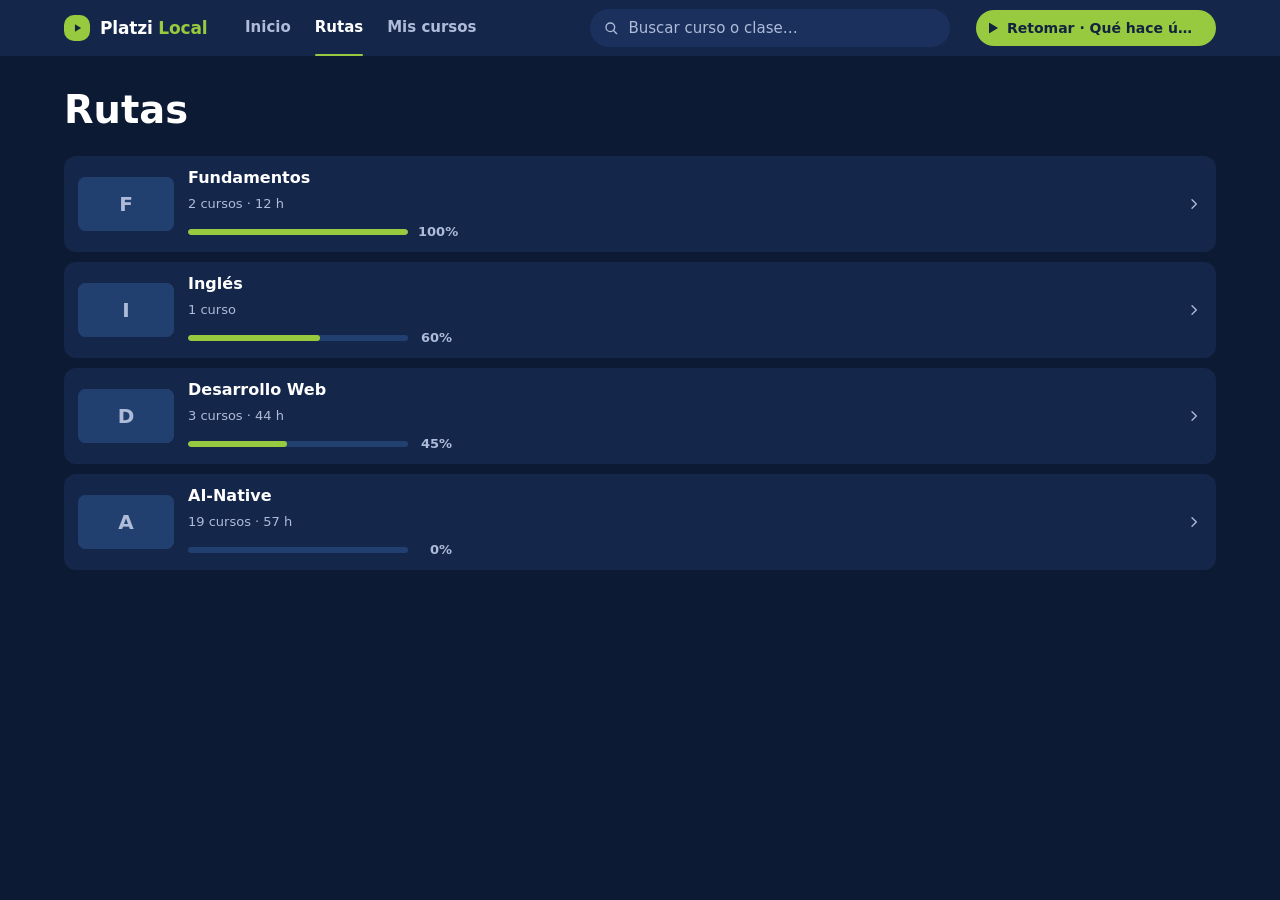
==== viewer/_test/index.html @ a51bb716 "Estructura inicial: visor offline de Platzi, scripts de descarga y estado de la cola" ====
<!DOCTYPE html>
<html lang="es">
<head>
<meta charset="utf-8">
<meta name="viewport" content="width=device-width, initial-scale=1">
<meta name="color-scheme" content="dark">
<title>Platzi Local</title>
<script>window.PROBE_MODE = "main";</script>
<link rel="icon" type="image/svg+xml" href="../assets/logo.svg">
<link rel="stylesheet" href="../styles.css">
</head>
<body>

<header id="topbar">
  <div class="topbar-inner">
    <a class="brand" href="#/" aria-label="Platzi Local">
      <span class="brand-mark" aria-hidden="true">
        <svg viewBox="0 0 24 24"><path d="M8.5 5.5v13l10.6-6.5z" fill="currentColor"/></svg>
      </span>
      <span class="brand-name">Platzi <span class="brand-local">Local</span></span>
    </a>

    <nav id="mainnav" aria-label="Principal">
      <a href="#/" data-nav="inicio" aria-current="page">Inicio</a>
      <a href="#/rutas" data-nav="rutas">Rutas</a>
      <a href="#/cursos" data-nav="cursos">Mis cursos</a>
    </nav>

    <div id="searchbox" role="search">
      <svg class="icon search-icon" aria-hidden="true"><use href="#ic-search"></use></svg>
      <input id="search-input" type="search" placeholder="Buscar curso o clase…" aria-label="Buscar curso o clase" autocomplete="off" spellcheck="false">
      <div id="search-results" hidden></div>
    </div>

    <button id="resume-chip" type="button" hidden></button>
  </div>
</header>

<div id="banner-file" hidden>
  <div class="banner-inner">
    <p>Estás abriendo el visor como archivo local. Para subtítulos y mejor experiencia ejecuta viewer\start.cmd.</p>
    <button class="btn-ghost" type="button" data-control="banner-dismiss">Entendido</button>
  </div>
</div>

<main id="app" tabindex="-1"></main>

<svg id="icons" style="display:none" aria-hidden="true">
  <symbol id="ic-play" viewBox="0 0 24 24"><path d="M8 5.2v13.6L19.4 12z" fill="currentColor"/></symbol>
  <symbol id="ic-check" viewBox="0 0 24 24" fill="none" stroke="currentColor" stroke-width="2" stroke-linecap="round" stroke-linejoin="round"><path d="m4.5 12.5 5 5L19.5 7"/></symbol>
  <symbol id="ic-chevron" viewBox="0 0 24 24" fill="none" stroke="currentColor" stroke-width="2" stroke-linecap="round" stroke-linejoin="round"><path d="m9 5.5 6.5 6.5L9 18.5"/></symbol>
  <symbol id="ic-search" viewBox="0 0 24 24" fill="none" stroke="currentColor" stroke-width="2" stroke-linecap="round" stroke-linejoin="round"><circle cx="11" cy="11" r="6.5"/><path d="m20.5 20.5-5.1-5.1"/></symbol>
  <symbol id="ic-queue" viewBox="0 0 24 24" fill="none" stroke="currentColor" stroke-width="2" stroke-linecap="round" stroke-linejoin="round"><path d="M12 4.5v9.5"/><path d="m8 10.5 4 4 4-4"/><path d="M5 19.5h14"/></symbol>
  <symbol id="ic-diploma" viewBox="0 0 24 24" fill="none" stroke="currentColor" stroke-width="2" stroke-linecap="round" stroke-linejoin="round"><circle cx="12" cy="9.5" r="5.5"/><path d="M9 14.2 7.5 21l4.5-2.6L16.5 21 15 14.2"/></symbol>
  <symbol id="ic-back" viewBox="0 0 24 24" fill="none" stroke="currentColor" stroke-width="2" stroke-linecap="round" stroke-linejoin="round"><path d="M20 12H5"/><path d="m11.5 5.5-6.5 6.5 6.5 6.5"/></symbol>
</svg>

<div id="templates" hidden>

  <template id="tpl-home">
    <section class="view view-home">
      <h1 class="sr-only">Inicio</h1>
      <div class="home-top">
        <section class="resume-hero">
          <h2 class="resume-heading">Continuar viendo</h2>
          <p class="resume-title" data-slot="resume-title"></p>
          <p class="resume-meta" data-slot="resume-meta"></p>
          <a class="btn resume-cta" data-slot="resume-link" href="#/">
            <svg class="icon" aria-hidden="true"><use href="#ic-play"></use></svg>
            <span>Continuar</span>
          </a>
        </section>
        <aside class="home-routes">
          <div class="section-head">
            <h2>Rutas activas</h2>
            <a class="section-link" data-slot="all-routes" href="#/rutas">Ver todas las rutas</a>
          </div>
          <div class="route-list" data-list="routes"></div>
        </aside>
      </div>
      <div class="empty-state resume-empty" data-slot="resume-empty" hidden>
        <p>Elige una ruta para empezar</p>
        <a class="btn" href="#/rutas">Explorar rutas</a>
      </div>
      <section class="home-courses">
        <div class="section-head">
          <h2>Tus cursos</h2>
          <a class="section-link" data-slot="all-courses" href="#/cursos">Ver todos los cursos</a>
        </div>
        <div class="course-grid" data-list="courses"></div>
      </section>
    </section>
  </template>

  <template id="tpl-rutas">
    <section class="view view-rutas">
      <h1>Rutas</h1>
      <div class="route-list" data-list="routes"></div>
      <div class="empty-state" data-slot="empty" hidden></div>
    </section>
  </template>

  <template id="tpl-ruta">
    <section class="view view-ruta">
      <div class="ruta-hero">
        <div class="ruta-hero-text">
          <a class="back-link" href="#/rutas">
            <svg class="icon" aria-hidden="true"><use href="#ic-back"></use></svg>
            <span>Rutas</span>
          </a>
          <h1 data-slot="title"></h1>
          <p class="ruta-meta" data-slot="meta"></p>
          <div class="ruta-progress">
            <div class="progressbar" aria-hidden="true"><span class="progressbar-fill" data-slot="bar"></span></div>
            <span class="pct" data-slot="pct"></span>
          </div>
          <a class="btn" data-slot="continue" href="#/">
            <svg class="icon" aria-hidden="true"><use href="#ic-play"></use></svg>
            <span>Continuar</span>
          </a>
        </div>
        <div class="ruta-cover">
          <span class="cover-fallback" data-slot="cover-fallback" aria-hidden="true"></span>
          <img data-slot="cover" alt="">
        </div>
      </div>
      <div class="course-grid" data-list="courses"></div>
      <div class="empty-state" data-slot="empty" hidden></div>
    </section>
  </template>

  <template id="tpl-cursos">
    <section class="view view-cursos">
      <div class="cursos-head">
        <h1>Mis cursos</h1>
        <p class="cursos-count" data-slot="count"></p>
      </div>
      <div class="filters" data-filters role="group" aria-label="Filtrar cursos">
        <button class="filter" type="button" data-filter="all" aria-pressed="true">Todos</button>
        <button class="filter" type="button" data-filter="progress" aria-pressed="false">En curso</button>
        <button class="filter" type="button" data-filter="cert" aria-pressed="false">Aprobado</button>
        <button class="filter" type="button" data-filter="downloaded" aria-pressed="false">Descargado</button>
        <button class="filter" type="button" data-filter="queued" aria-pressed="false">En cola</button>
        <button class="filter" type="button" data-filter="missing" aria-pressed="false">Sin descargar</button>
      </div>
      <div class="course-grid" data-list="courses"></div>
      <div class="empty-state" data-slot="empty" hidden>Todavía no hay cursos en el catálogo</div>
    </section>
  </template>

  <template id="tpl-curso">
    <section class="view view-curso">
      <div class="curso-hero">
        <div class="curso-hero-text">
          <a class="back-link" href="#/cursos">
            <svg class="icon" aria-hidden="true"><use href="#ic-back"></use></svg>
            <span>Mis cursos</span>
          </a>
          <h1 data-slot="title"></h1>
          <div class="chip-row" data-slot="chips"></div>
          <div class="curso-progress">
            <div class="progressbar" aria-hidden="true"><span class="progressbar-fill" data-slot="bar"></span></div>
            <span class="curso-progress-text" data-slot="progress-text"></span>
          </div>
          <div class="curso-actions">
            <a class="btn" data-slot="continue" href="#/">
              <svg class="icon" aria-hidden="true"><use href="#ic-play"></use></svg>
              <span data-slot="continue-label">Continuar</span>
            </a>
            <a class="diploma-link" data-slot="diploma" href="#" target="_blank" rel="noopener" hidden>
              <svg class="icon" aria-hidden="true"><use href="#ic-diploma"></use></svg>
              <span>Ver diploma</span>
            </a>
          </div>
          <p class="curso-platzi" data-slot="platzi"></p>
        </div>
        <div class="curso-cover">
          <span class="cover-fallback" data-slot="cover-fallback" aria-hidden="true"></span>
          <img data-slot="cover" alt="">
        </div>
      </div>
      <div class="modules" data-list="modules"></div>
      <div class="empty-state" data-slot="empty" hidden>
        <p>Este curso aún no se ha descargado</p>
      </div>
    </section>
  </template>

  <template id="tpl-module">
    <details class="module">
      <summary class="module-summary">
        <svg class="icon module-chev" aria-hidden="true"><use href="#ic-chevron"></use></svg>
        <span class="module-name" data-slot="name"></span>
        <span class="module-count" data-slot="count"></span>
      </summary>
      <ul class="class-list" data-list="classes"></ul>
    </details>
  </template>

  <template id="tpl-aula">
    <section class="view view-aula">
      <div class="aula-layout">
        <div class="aula-main">
          <video id="player" controls playsinline preload="metadata"></video>
          <p class="video-error" data-slot="error" hidden>No se pudo cargar el video. Revisa que el archivo exista en Courses/.</p>
          <div class="aula-info">
            <h1 class="aula-title" data-slot="class-title"></h1>
            <p class="aula-meta"><span data-slot="module-name"></span></p>
          </div>
          <div class="aula-controls">
            <div class="aula-nav">
              <button class="btn-ghost" type="button" data-control="prev">
                <svg class="icon" aria-hidden="true"><use href="#ic-back"></use></svg>
                <span>Anterior</span>
              </button>
              <button class="btn-ghost" type="button" data-control="next">
                <span>Siguiente</span>
                <svg class="icon icon-flip" aria-hidden="true"><use href="#ic-back"></use></svg>
              </button>
            </div>
            <button class="btn-ghost" type="button" data-control="mark">
              <svg class="icon" aria-hidden="true"><use href="#ic-check"></use></svg>
              <span data-slot="mark-label">Marcar como visto</span>
            </button>
            <label class="field">
              <span>Velocidad</span>
              <select data-control="speed">
                <option value="0.75">0.75x</option>
                <option value="1" selected>1x</option>
                <option value="1.25">1.25x</option>
                <option value="1.5">1.5x</option>
                <option value="1.75">1.75x</option>
                <option value="2">2x</option>
              </select>
            </label>
            <label class="field">
              <span>Subtítulos</span>
              <select data-control="captions">
                <option value="off" selected>Desactivados</option>
                <option value="es">Español</option>
                <option value="en">English</option>
                <option value="pt">Português</option>
              </select>
            </label>
            <label class="check-field">
              <input type="checkbox" data-control="autoplay" checked>
              <span>Autoplay siguiente</span>
            </label>
          </div>
        </div>
        <aside class="aula-side" aria-label="Clases del curso">
          <div class="aula-side-head">
            <a class="aula-course-link" data-slot="course-link" href="#/cursos"></a>
            <p class="aula-side-progress" data-slot="progress-text"></p>
          </div>
          <ul class="playlist" data-list="classes"></ul>
        </aside>
      </div>
    </section>
  </template>

  <template id="tpl-buscar">
    <section class="view view-buscar">
      <h1 class="sr-only">Buscar</h1>
      <p class="search-q">«<span data-slot="q"></span>»</p>
      <div class="empty-state" data-slot="empty" hidden></div>
      <section class="search-section">
        <h2>Cursos</h2>
        <div class="course-grid" data-list="courses"></div>
      </section>
      <section class="search-section">
        <h2>Clases</h2>
        <ul class="result-list" data-list="classes"></ul>
      </section>
    </section>
  </template>

  <template id="tpl-course-card">
    <article class="course-card">
      <a class="course-card-link" data-slot="link" href="#/">
        <span class="course-card-media">
          <span class="cover-fallback" data-slot="cover-fallback" aria-hidden="true"></span>
          <img data-slot="cover" alt="" loading="lazy">
        </span>
        <span class="course-card-title" data-slot="title"></span>
      </a>
      <p class="course-card-meta" data-slot="meta"></p>
      <p class="chip-row course-card-status" data-slot="status"></p>
      <div class="progressbar course-card-bar" data-slot="progress" aria-hidden="true"><span class="progressbar-fill" data-slot="bar"></span></div>
    </article>
  </template>

  <template id="tpl-route-card">
    <a class="route-card" href="#/">
      <span class="route-card-media">
        <span class="cover-fallback" data-slot="cover-fallback" aria-hidden="true"></span>
        <img data-slot="cover" alt="" loading="lazy">
      </span>
      <span class="route-card-body">
        <span class="route-card-title" data-slot="title"></span>
        <span class="route-card-meta" data-slot="meta"></span>
        <span class="route-progress">
          <span class="progressbar route-bar" aria-hidden="true"><span class="progressbar-fill" data-slot="bar"></span></span>
          <span class="pct" data-slot="pct"></span>
        </span>
      </span>
      <svg class="icon route-chev" aria-hidden="true"><use href="#ic-chevron"></use></svg>
    </a>
  </template>

  <template id="tpl-class-row">
    <li class="class-row">
      <a class="class-link" data-slot="link" href="#/">
        <span class="class-icon" aria-hidden="true">
          <svg class="icon" data-slot="icon"><use href="#ic-play"></use></svg>
        </span>
        <span class="class-title" data-slot="title"></span>
        <span class="class-time" data-slot="time"></span>
      </a>
      <span class="progressbar class-bar" aria-hidden="true"><span class="progressbar-fill" data-slot="bar"></span></span>
    </li>
  </template>

  <template id="tpl-result-class">
    <li class="result-class">
      <a class="result-link" data-slot="link" href="#/">
        <span class="result-title" data-slot="title"></span>
        <span class="result-course" data-slot="course"></span>
        <span class="result-time" data-slot="time"></span>
      </a>
    </li>
  </template>

</div>

<script src="data.js" defer></script>
<script src="seed.js" defer></script>
<script src="../app.js" defer></script>
<script src="probe.js" defer></script>
</body>
</html>
---- viewer/styles.css ----
/* ============================================================
   Platzi Local · styles.css
   Sistema visual del visor offline. Tokens de SPEC §6.1.
   ============================================================ */

:root {
  --bg: #0d1a33;
  --surface: #14264a;
  --surface-2: #1b305c;
  --surface-3: #22406f;
  --ink: #ffffff;
  --ink-2: #aebbd9;
  --accent: #98ca3f;
  --accent-2: #7fb32e;
  --accent-ink: #12233f;
  --gold: #ffce00;
  --danger: #ff6b6b;
  --focus: #98ca3f;
  --radius: 12px;
  --radius-sm: 10px;
  --maxw: 1200px;
  color-scheme: dark;
}

*,
*::before,
*::after { box-sizing: border-box; }

[hidden] { display: none !important; }

html {
  color-scheme: dark;
  scrollbar-color: var(--surface-3) transparent;
}

body {
  margin: 0;
  background: var(--bg);
  color: var(--ink);
  font-family: "Segoe UI", system-ui, -apple-system, Roboto, Arial, sans-serif;
  font-size: 1rem;
  line-height: 1.55;
  -webkit-text-size-adjust: 100%;
}

h1, h2, h3 { margin: 0; line-height: 1.2; }
p { margin: 0; }
ul, ol { list-style: none; margin: 0; padding: 0; }
img { display: block; max-width: 100%; }
a { color: inherit; text-decoration: none; }
button { font: inherit; color: inherit; background: none; border: 0; padding: 0; cursor: pointer; }
input, select, textarea { font: inherit; color: inherit; }
svg { display: block; }

.icon { width: 18px; height: 18px; flex: none; }
.icon-flip { transform: scaleX(-1); }

.sr-only {
  position: absolute;
  width: 1px;
  height: 1px;
  padding: 0;
  margin: -1px;
  overflow: hidden;
  clip: rect(0 0 0 0);
  clip-path: inset(50%);
  white-space: nowrap;
}

/* Superficies del navegador */

::selection { background: var(--accent); color: var(--accent-ink); }

:focus-visible { outline: 2px solid var(--focus); outline-offset: 2px; }
#app:focus { outline: none; }

::-webkit-scrollbar { width: 12px; height: 12px; }
::-webkit-scrollbar-track { background: transparent; }
::-webkit-scrollbar-thumb {
  background: var(--surface-3);
  border: 3px solid transparent;
  border-radius: 999px;
  background-clip: padding-box;
}

/* ============================================================
   Botones
   ============================================================ */

.btn {
  display: inline-flex;
  align-items: center;
  justify-content: center;
  gap: 8px;
  height: 44px;
  padding: 0 20px;
  border-radius: var(--radius-sm);
  background: var(--accent);
  color: var(--accent-ink);
  font-weight: 700;
  font-size: .9375rem;
  cursor: pointer;
  transition: background .15s ease-out, transform .15s ease-out;
}

.btn:hover { background: var(--accent-2); transform: translateY(-1px); }
.btn:active { transform: translateY(0); }

.btn[disabled],
.btn[aria-disabled="true"] {
  opacity: .45;
  cursor: not-allowed;
  transform: none;
  pointer-events: none;
}

.btn-ghost {
  display: inline-flex;
  align-items: center;
  justify-content: center;
  gap: 8px;
  height: 40px;
  padding: 0 14px;
  border-radius: var(--radius-sm);
  color: var(--ink);
  font-weight: 600;
  font-size: .9375rem;
  transition: background .15s ease-out, transform .15s ease-out;
}

.btn-ghost:hover { background: var(--surface-2); transform: translateY(-1px); }
.btn-ghost:active { transform: translateY(0); }

.btn-ghost[disabled],
.btn-ghost[aria-disabled="true"] {
  opacity: .45;
  cursor: not-allowed;
  transform: none;
}

/* ============================================================
   Barras de progreso · la firma: el ancho anima al aparecer
   ============================================================ */

.progressbar {
  height: 6px;
  background: var(--surface-3);
  border-radius: 999px;
  overflow: hidden;
}

.progressbar-fill {
  display: block;
  width: 0;
  height: 100%;
  border-radius: inherit;
  background: var(--accent);
  animation: bar-grow 300ms cubic-bezier(.2, .7, .25, 1);
  transition: width 300ms cubic-bezier(.2, .7, .25, 1);
}

@keyframes bar-grow { from { width: 0; } }

/* ============================================================
   Chips
   ============================================================ */

.chip-row { display: flex; flex-wrap: wrap; gap: 6px; }
.chip-row:empty { display: none; }

.chip {
  display: inline-flex;
  align-items: center;
  height: 24px;
  padding: 0 10px;
  border-radius: 999px;
  background: var(--surface-2);
  color: var(--ink-2);
  font-size: .8125rem;
  font-weight: 600;
  white-space: nowrap;
}

.chip-cert { background: var(--gold); color: #3a2f00; }
.chip-progress { background: var(--surface-3); color: var(--accent); }

.chip-queued,
.chip-downloaded,
.chip-missing { background: var(--surface-2); color: var(--ink-2); }

/* ============================================================
   Topbar
   ============================================================ */

#topbar { background: var(--surface); }

.topbar-inner {
  display: flex;
  align-items: center;
  gap: clamp(12px, 2vw, 28px);
  height: 56px;
  max-width: var(--maxw);
  margin: 0 auto;
  padding: 0 clamp(16px, 3vw, 24px);
}

.brand { display: inline-flex; align-items: center; gap: 10px; flex: none; }

.brand-mark {
  display: grid;
  place-items: center;
  width: 26px;
  height: 26px;
  border-radius: var(--radius-sm);
  background: var(--accent);
  color: var(--accent-ink);
}

.brand-mark svg { width: 14px; height: 14px; }

.brand-name { font-weight: 700; font-size: 1.0625rem; letter-spacing: -.01em; }
.brand-local { color: var(--accent); }

#mainnav { display: flex; align-items: stretch; height: 56px; }

#mainnav a {
  position: relative;
  display: inline-flex;
  align-items: center;
  padding: 0 12px;
  color: var(--ink-2);
  font-weight: 600;
  font-size: .9375rem;
  transition: color .15s ease-out;
}

#mainnav a:hover { color: var(--ink); }

#mainnav a::after {
  content: "";
  position: absolute;
  left: 12px;
  right: 12px;
  bottom: 0;
  height: 2px;
  border-radius: 2px;
  background: var(--accent);
  opacity: 0;
  transform: scaleX(.5);
  transition: opacity .15s ease-out, transform .15s ease-out;
}

#mainnav a[aria-current="page"] { color: var(--ink); }
#mainnav a[aria-current="page"]::after { opacity: 1; transform: none; }

/* Buscador */

#searchbox { position: relative; margin-left: auto; width: clamp(200px, 30vw, 360px); flex: none; }

.search-icon {
  position: absolute;
  left: 13px;
  top: 50%;
  width: 16px;
  height: 16px;
  transform: translateY(-50%);
  color: var(--ink-2);
  pointer-events: none;
}

#search-input {
  width: 100%;
  height: 38px;
  padding: 0 16px 0 38px;
  border: 0;
  border-radius: 999px;
  background: var(--surface-2);
  color: var(--ink);
  font-size: .9375rem;
  transition: background .15s ease-out;
}

#search-input::placeholder { color: var(--ink-2); }
#search-input:focus { background: var(--surface-3); }

#search-results {
  position: absolute;
  top: calc(100% + 8px);
  left: 0;
  right: 0;
  z-index: 60;
  min-width: 100%;
  max-height: 60svh;
  overflow-y: auto;
  padding: 6px;
  border-radius: var(--radius);
  background: var(--surface);
  /* Única sombra del sistema: el dropdown flota de verdad (SPEC §6.1). */
  box-shadow: 0 14px 34px rgba(4, 10, 24, .55); /* taste-skill-ignore: unica sombra del sistema; el dropdown flota de verdad (SPEC 6.1) */
}

#search-results ul { padding: 0; }

#search-results li { list-style: none; }

#search-results a,
#search-results button {
  display: block;
  width: 100%;
  padding: 10px 12px;
  border-radius: 8px;
  color: var(--ink);
  text-align: left;
}

#search-results .result-link {
  display: flex;
  padding: 10px 12px;
  background: transparent;
  border-radius: 8px;
}

#search-results a:hover,
#search-results button:hover,
#search-results [data-active],
#search-results [aria-selected="true"] { background: var(--surface-2); }

/* Chip de continuidad. El triángulo va en CSS para sobrevivir si la lógica
   reescribe el texto del botón (único hook congelado: #resume-chip). */

#resume-chip {
  position: relative;
  display: inline-block;
  flex: none;
  height: 36px;
  max-width: 240px;
  padding: 0 15px 0 31px;
  overflow: hidden;
  border-radius: 999px;
  background: var(--accent);
  color: var(--accent-ink);
  font-size: .875rem;
  font-weight: 700;
  line-height: 36px;
  white-space: nowrap;
  text-overflow: ellipsis;
  transition: background .15s ease-out;
}

#resume-chip::before {
  content: "";
  position: absolute;
  left: 13px;
  top: 50%;
  width: 9px;
  height: 11px;
  transform: translateY(-50%);
  background: currentColor;
  clip-path: polygon(0 0, 100% 50%, 0 100%);
}

#resume-chip:hover { background: var(--accent-2); }

/* ============================================================
   Banner de archivo local
   ============================================================ */

#banner-file { background: var(--surface-2); }

.banner-inner {
  display: flex;
  align-items: center;
  justify-content: center;
  flex-wrap: wrap;
  gap: 14px;
  max-width: var(--maxw);
  margin: 0 auto;
  padding: 12px clamp(16px, 3vw, 24px);
}

.banner-inner p { font-size: .9375rem; }

#banner-file .btn-ghost { height: 34px; padding: 0 12px; font-size: .875rem; }
#banner-file .btn-ghost:hover { background: var(--surface-3); }

/* ============================================================
   Estructura de vistas
   ============================================================ */

main#app { display: block; }

.view {
  max-width: var(--maxw);
  margin: 0 auto;
  padding: clamp(20px, 3vw, 32px) clamp(16px, 3vw, 24px) 72px;
  animation: view-in 160ms ease-out;
}

@keyframes view-in { from { opacity: 0; transform: translateY(4px); } }

.view > h1,
.cursos-head h1,
.ruta-hero h1,
.curso-hero h1 {
  font-size: clamp(1.75rem, 3vw, 2.5rem);
  font-weight: 700;
  line-height: 1.15;
}

.view > h1 { margin-bottom: 24px; }

.view-home,
.view-rutas,
.view-ruta,
.view-cursos,
.view-curso,
.view-aula,
.view-buscar { display: block; }

.ruta-hero-text,
.curso-hero-text { min-width: 0; }

.section-head {
  display: flex;
  align-items: baseline;
  justify-content: space-between;
  gap: 16px;
  margin-bottom: 14px;
}

.section-head h2 { font-size: 1.375rem; font-weight: 700; }

.section-link {
  color: var(--accent);
  font-size: .9375rem;
  font-weight: 600;
  white-space: nowrap;
}

.section-link:hover { text-decoration: underline; text-underline-offset: 3px; }

.empty-state {
  display: flex;
  flex-direction: column;
  align-items: center;
  justify-content: center;
  gap: 16px;
  padding: 36px 28px;
  border-radius: var(--radius);
  background: var(--surface);
  color: var(--ink);
  font-weight: 600;
  text-align: center;
}

/* ============================================================
   Inicio
   ============================================================ */

.home-top {
  display: grid;
  grid-template-columns: minmax(0, 1fr) 380px;
  gap: 24px;
  align-items: start;
}

.resume-hero {
  padding: clamp(24px, 4vw, 40px);
  border-radius: var(--radius);
  background: var(--surface);
}

.resume-heading { font-size: 1.125rem; font-weight: 700; }

.resume-title {
  margin-top: 14px;
  font-size: clamp(1.75rem, 3vw, 2.5rem);
  font-weight: 700;
  line-height: 1.15;
  overflow-wrap: break-word;
}

.resume-meta { margin-top: 10px; color: var(--ink-2); font-size: .9375rem; }
.resume-cta { margin-top: 24px; }
.resume-empty {
  margin-top: 24px;
  align-items: flex-start;
  padding: 0;
  background: transparent;
  text-align: left;
}
.resume-empty p {
  font-size: clamp(1.5rem, 2.6vw, 2rem);
  font-weight: 700;
  line-height: 1.2;
}

.home-routes { min-width: 0; }

.home-courses { margin-top: 44px; }

.route-list { display: grid; gap: 10px; }

/* ============================================================
   Tarjeta de ruta (fila)
   ============================================================ */

.route-card {
  display: flex;
  align-items: center;
  gap: 14px;
  padding: 10px 14px;
  border-radius: var(--radius);
  background: var(--surface);
  color: var(--ink);
  transition: background .15s ease-out, transform .15s ease-out;
}

.route-card:hover { background: var(--surface-2); transform: translateY(-1px); }
.route-card:active { transform: translateY(0); }

.route-card-media {
  position: relative;
  flex: none;
  width: 96px;
  aspect-ratio: 16 / 9;
  border-radius: 8px;
  overflow: hidden;
  background: var(--surface-3);
}

.route-card-media img,
.ruta-cover img,
.curso-cover img,
.course-card-media img {
  position: absolute;
  inset: 0;
  width: 100%;
  height: 100%;
  object-fit: cover;
}

.route-card-media .cover-fallback { font-size: 1.25rem; }

.route-card-body { flex: 1; min-width: 0; display: block; }

.route-card-title {
  display: block;
  font-weight: 600;
  overflow: hidden;
  text-overflow: ellipsis;
  white-space: nowrap;
}

.route-card-meta { display: block; margin-top: 3px; color: var(--ink-2); font-size: .8125rem; }

.route-progress { display: flex; align-items: center; gap: 10px; margin-top: 8px; }
.route-bar { flex: 1; max-width: 220px; }

.pct {
  min-width: 34px;
  color: var(--ink-2);
  font-size: .8125rem;
  font-weight: 600;
  font-variant-numeric: tabular-nums;
  text-align: right;
}

.route-chev { width: 16px; height: 16px; color: var(--ink-2); }

.cover-fallback {
  position: absolute;
  inset: 0;
  display: grid;
  place-items: center;
  background: var(--surface-3);
  color: var(--ink-2);
  font-size: 2rem;
  font-weight: 700;
  line-height: 1;
}

/* ============================================================
   Cabeceras de ruta y curso
   ============================================================ */

.ruta-hero,
.curso-hero {
  display: grid;
  grid-template-columns: minmax(0, 1fr) 380px;
  gap: clamp(24px, 3vw, 40px);
  align-items: center;
  padding: clamp(24px, 4vw, 40px);
  border-radius: var(--radius);
  background: var(--surface);
}

.ruta-cover,
.curso-cover {
  position: relative;
  width: 100%;
  aspect-ratio: 16 / 9;
  border-radius: var(--radius-sm);
  overflow: hidden;
  background: var(--surface-3);
}

.ruta-cover .cover-fallback,
.curso-cover .cover-fallback { font-size: 4rem; }

.back-link {
  display: inline-flex;
  align-items: center;
  gap: 6px;
  margin-bottom: 14px;
  color: var(--ink-2);
  font-size: .875rem;
  font-weight: 600;
  transition: color .15s ease-out;
}

.back-link .icon { width: 16px; height: 16px; }
.back-link:hover { color: var(--ink); }

.ruta-meta { margin-top: 12px; color: var(--ink-2); font-size: .9375rem; }

.ruta-progress,
.curso-progress {
  display: flex;
  align-items: center;
  gap: 12px;
  margin-top: 18px;
  max-width: 420px;
}

.ruta-progress .progressbar,
.curso-progress .progressbar { flex: 1; }

.ruta-hero .btn,
.curso-actions { margin-top: 22px; }

.view-ruta .course-grid { margin-top: 32px; }

/* ============================================================
   Vista de curso
   ============================================================ */

.curso-hero h1 { overflow-wrap: break-word; }
.curso-hero .chip-row { margin-top: 14px; }

.curso-progress-text,
.curso-platzi {
  color: var(--ink-2);
  font-size: .875rem;
  font-variant-numeric: tabular-nums;
}

.curso-platzi { margin-top: 14px; }

.curso-actions {
  display: flex;
  align-items: center;
  flex-wrap: wrap;
  gap: 16px;
}

.diploma-link {
  display: inline-flex;
  align-items: center;
  gap: 6px;
  color: var(--gold);
  font-size: .9375rem;
  font-weight: 600;
}

.diploma-link:hover { text-decoration: underline; text-underline-offset: 3px; }

.modules {
  display: grid;
  gap: 12px;
  max-width: 860px;
  margin: 32px auto 0;
}

.module {
  border-radius: var(--radius);
  background: var(--surface);
  overflow: hidden;
}

.module-summary {
  display: flex;
  align-items: center;
  gap: 12px;
  padding: 15px 18px;
  cursor: pointer;
  font-weight: 600;
  transition: background .15s ease-out;
}

.module-summary::-webkit-details-marker { display: none; }
.module-summary:hover { background: var(--surface-2); }

.module-chev {
  width: 16px;
  height: 16px;
  color: var(--ink-2);
  transition: transform .18s ease-out;
}

.module[open] .module-chev { transform: rotate(90deg); }

.module-name { flex: 1; min-width: 0; overflow: hidden; text-overflow: ellipsis; white-space: nowrap; }
.module-count { color: var(--ink-2); font-size: .875rem; font-weight: 600; font-variant-numeric: tabular-nums; }

.class-list { padding: 0 10px 10px; }

/* ============================================================
   Fila de clase (módulos y playlist del aula)
   ============================================================ */

.class-row { position: relative; }

.class-link {
  display: flex;
  align-items: center;
  gap: 12px;
  padding: 9px 12px;
  border-radius: var(--radius-sm);
  color: var(--ink);
  transition: background .15s ease-out;
}

.class-link:hover { background: var(--surface-2); }

.class-icon {
  display: grid;
  place-items: center;
  width: 30px;
  height: 30px;
  flex: none;
  border-radius: 999px;
  background: var(--surface-3);
  color: var(--ink-2);
}

.class-icon .icon { width: 15px; height: 15px; }

.class-title {
  flex: 1;
  min-width: 0;
  overflow: hidden;
  text-overflow: ellipsis;
  white-space: nowrap;
  font-size: .9375rem;
}

.class-time {
  color: var(--ink-2);
  font-size: .8125rem;
  font-variant-numeric: tabular-nums;
  white-space: nowrap;
}

.class-row[data-done="true"] .class-icon { color: var(--accent); }
.class-row[data-done="true"] .class-title { color: var(--ink-2); }

.class-row[data-current="true"] .class-link { background: var(--surface-2); }
.class-row[data-current="true"] .class-icon { background: var(--accent); color: var(--accent-ink); }
.class-row[data-current="true"] .class-title { color: var(--ink); font-weight: 600; }

.class-bar {
  display: block;
  height: 3px;
  margin: 0 12px 6px 54px;
}

/* ============================================================
   Catálogo de cursos
   ============================================================ */

.cursos-head {
  display: flex;
  align-items: baseline;
  gap: 14px;
  margin-bottom: 18px;
}

.cursos-count {
  color: var(--ink-2);
  font-size: .9375rem;
  font-variant-numeric: tabular-nums;
}

.filters { display: flex; flex-wrap: wrap; gap: 8px; margin-bottom: 24px; }

.filter {
  height: 36px;
  padding: 0 14px;
  border-radius: 999px;
  background: var(--surface);
  color: var(--ink-2);
  font-size: .875rem;
  font-weight: 600;
  transition: background .15s ease-out, color .15s ease-out;
}

.filter:hover { background: var(--surface-2); color: var(--ink); }

.filter[aria-pressed="true"] { background: var(--accent); color: var(--accent-ink); }

.course-grid {
  display: grid;
  grid-template-columns: repeat(auto-fill, minmax(220px, 1fr));
  gap: 20px;
}

/* ============================================================
   Tarjeta de curso
   ============================================================ */

.course-card {
  position: relative;
  display: flex;
  flex-direction: column;
  padding-bottom: 16px;
  border-radius: var(--radius);
  background: var(--surface);
  overflow: hidden;
  transition: background .15s ease-out, transform .15s ease-out;
}

.course-card:hover { background: var(--surface-2); transform: translateY(-2px); }

.course-card-link { display: block; color: var(--ink); }
.course-card-link::after { content: ""; position: absolute; inset: 0; }

.course-card-media {
  position: relative;
  display: block;
  aspect-ratio: 16 / 9;
  background: var(--surface-3);
  overflow: hidden;
}

.course-card-media .cover-fallback { font-size: 2.5rem; }

.course-card[data-state="missing"] .course-card-media { opacity: .55; }

.course-card-title {
  display: -webkit-box;
  -webkit-box-orient: vertical;
  -webkit-line-clamp: 2;
  overflow: hidden;
  padding: 14px 16px 0;
  font-weight: 700;
  line-height: 1.3;
}

.course-card-meta { padding: 6px 16px 0; color: var(--ink-2); font-size: .8125rem; }
.course-card-status { padding: 12px 16px 14px; }

.course-card-bar {
  height: 4px;
  margin: auto 16px 0;
}

/* ============================================================
   Aula
   ============================================================ */

.aula-layout {
  display: grid;
  grid-template-columns: minmax(0, 1fr) 360px;
  gap: 24px;
  align-items: start;
}

.aula-main { min-width: 0; max-width: 900px; }

#player {
  display: block;
  width: 100%;
  aspect-ratio: 16 / 9;
  border-radius: var(--radius);
  background: #000;
}

.video-error {
  margin-top: 12px;
  padding: 14px 16px;
  border-radius: var(--radius-sm);
  background: var(--surface-2);
  color: var(--danger);
  font-weight: 600;
}

.aula-info { margin-top: 16px; }

.aula-title { font-size: 1.375rem; font-weight: 700; line-height: 1.3; }

.aula-meta { margin-top: 6px; color: var(--ink-2); font-size: .875rem; }

.aula-controls {
  display: flex;
  align-items: center;
  flex-wrap: wrap;
  gap: 10px;
  margin-top: 16px;
  padding: 10px 12px;
  border-radius: var(--radius);
  background: var(--surface);
}

.aula-nav { display: flex; gap: 4px; }

.aula-controls [data-control="mark"][aria-pressed="true"] { color: var(--accent); }

.field { display: inline-flex; align-items: center; gap: 8px; }

.field > span {
  color: var(--ink-2);
  font-size: .8125rem;
  font-weight: 600;
}

.field select {
  height: 38px;
  padding: 0 30px 0 12px;
  border: 0;
  border-radius: var(--radius-sm);
  background-color: var(--surface-3);
  color: var(--ink);
  font-size: .875rem;
  font-weight: 600;
  appearance: none;
  -webkit-appearance: none;
  background-image: url("data:image/svg+xml,%3Csvg xmlns='http://www.w3.org/2000/svg' viewBox='0 0 24 24' fill='none' stroke='%23aebbd9' stroke-width='2' stroke-linecap='round' stroke-linejoin='round'%3E%3Cpath d='m6 9 6 6 6-6'/%3E%3C/svg%3E");
  background-repeat: no-repeat;
  background-position: right 10px center;
  background-size: 14px;
  cursor: pointer;
}

.check-field {
  display: inline-flex;
  align-items: center;
  gap: 8px;
  height: 44px;
  padding: 0 6px;
  font-size: .875rem;
  font-weight: 600;
  cursor: pointer;
}

.check-field input[type="checkbox"] {
  width: 18px;
  height: 18px;
  margin: 0;
  accent-color: var(--accent);
  cursor: pointer;
}

.aula-side {
  position: sticky;
  top: 16px;
  border-radius: var(--radius);
  background: var(--surface);
  padding: 16px;
}

.aula-side-head { margin-bottom: 12px; }

.aula-course-link {
  display: block;
  font-weight: 700;
  overflow: hidden;
  text-overflow: ellipsis;
  white-space: nowrap;
  transition: color .15s ease-out;
}

.aula-course-link:hover { color: var(--accent); }

.aula-side-progress {
  margin-top: 4px;
  color: var(--ink-2);
  font-size: .875rem;
  font-variant-numeric: tabular-nums;
}

.playlist {
  display: grid;
  align-content: start;
  gap: 2px;
  max-height: calc(100svh - 320px);
  min-height: 180px;
  overflow-y: auto;
}

/* ============================================================
   Búsqueda
   ============================================================ */

.search-q {
  margin-bottom: 20px;
  font-size: clamp(1.25rem, 2.5vw, 1.625rem);
  font-weight: 700;
  overflow-wrap: anywhere;
}

.search-section { margin-top: 28px; }

.search-section h2 { margin-bottom: 16px; font-size: 1.375rem; font-weight: 700; }

.result-list { display: grid; gap: 8px; }

.result-class { min-width: 0; }

.result-link {
  display: flex;
  align-items: center;
  gap: 12px;
  padding: 12px 16px;
  border-radius: var(--radius-sm);
  background: var(--surface);
  color: var(--ink);
  transition: background .15s ease-out;
}

.result-link:hover { background: var(--surface-2); }

.result-title {
  flex: 1;
  min-width: 0;
  overflow: hidden;
  text-overflow: ellipsis;
  white-space: nowrap;
}

.result-course {
  color: var(--ink-2);
  font-size: .875rem;
  white-space: nowrap;
  max-width: 40%;
  overflow: hidden;
  text-overflow: ellipsis;
}

.result-time {
  color: var(--ink-2);
  font-size: .8125rem;
  font-variant-numeric: tabular-nums;
  white-space: nowrap;
}

/* ============================================================
   Responsive
   ============================================================ */

@media (max-width: 960px) {
  .home-top,
  .ruta-hero,
  .curso-hero,
  .aula-layout { grid-template-columns: 1fr; }

  .ruta-cover,
  .curso-cover { max-width: 520px; }

  .aula-main { max-width: none; }

  .aula-side { position: static; }

  .playlist { max-height: 50svh; }
}

@media (max-width: 640px) {
  .topbar-inner {
    flex-wrap: wrap;
    height: auto;
    padding-top: 10px;
    padding-bottom: 10px;
    row-gap: 8px;
  }

  #mainnav { height: auto; }
  #mainnav a { height: 44px; padding: 0 8px; }
  #mainnav a::after { left: 8px; right: 8px; }

  #searchbox { order: 9; flex-basis: 100%; width: 100%; margin-left: 0; }

  #search-input { height: 44px; }

  #resume-chip { max-width: 180px; margin-left: auto; }

  .btn { height: 44px; }

  .filter,
  .field select { height: 44px; min-height: 44px; }

  .course-grid { grid-template-columns: repeat(auto-fill, minmax(158px, 1fr)); gap: 14px; }

  .course-card-title { padding: 12px 12px 0; }
  .course-card-meta { padding: 4px 12px 0; }
  .course-card-status { padding: 10px 12px 12px; }
  .course-card-bar { margin-left: 12px; margin-right: 12px; }

  .resume-hero { padding: 22px; }
  .empty-state { padding: 28px 20px; }

  .module-summary { padding: 13px 14px; }
  .class-list { padding: 0 6px 8px; }
}

/* ============================================================
   Movimiento reducido
   ============================================================ */

@media (prefers-reduced-motion: reduce) {
  *,
  *::before,
  *::after {
    animation-duration: .01ms !important;
    animation-iteration-count: 1 !important;
    transition-duration: .01ms !important;
  }

  .view { animation: none; }
  .progressbar-fill { animation: none; }

  .btn:hover,
  .btn-ghost:hover,
  .route-card:hover,
  .course-card:hover { transform: none; }
}
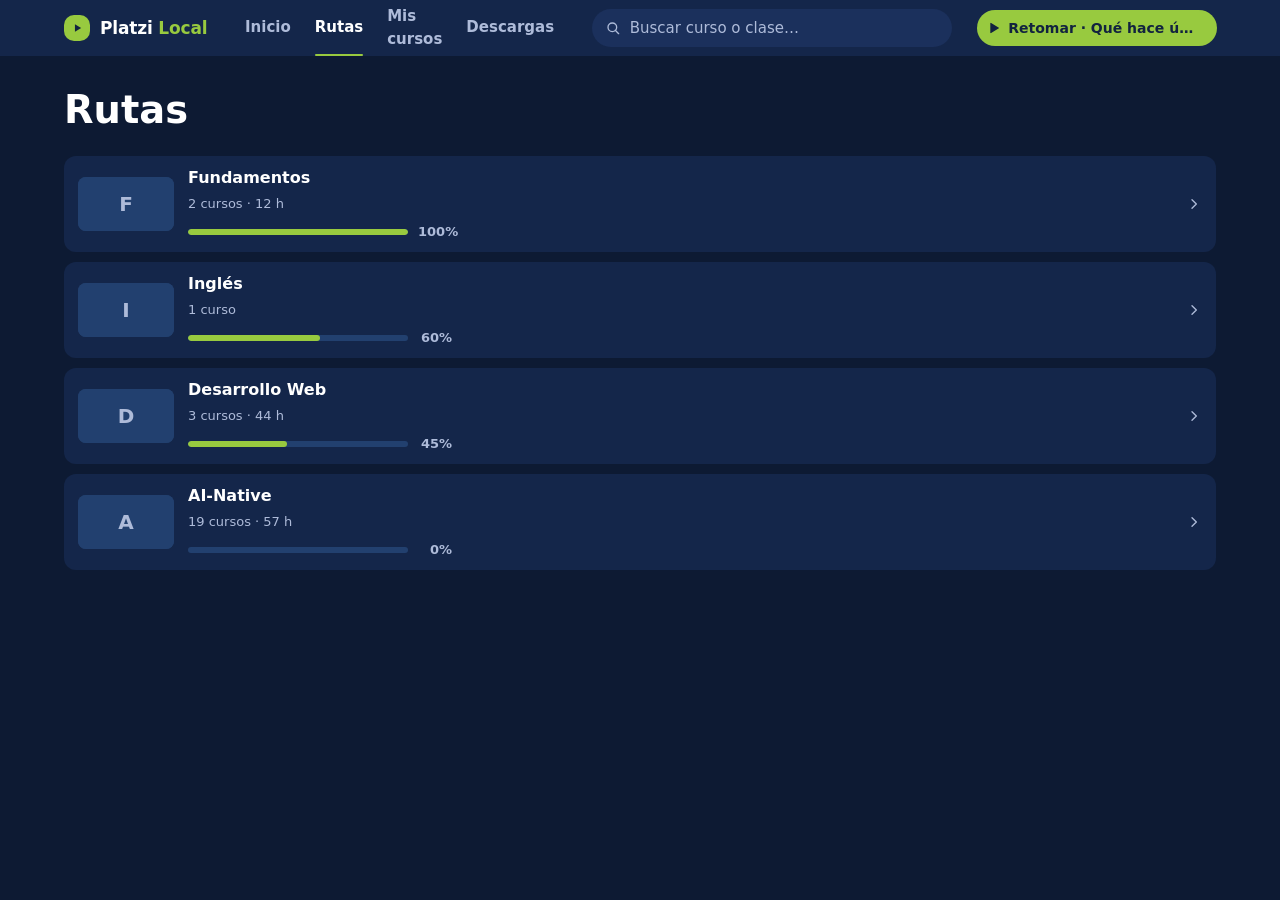
==== commit 1f8884d5: "Catálogo: filtros combinables en cursos y rutas, enlace a Platzi y rutas desde Descargas Los filtros" ====
--- a/viewer/_test/index.html
+++ b/viewer/_test/index.html
@@ -7,6 +7,7 @@
 <title>Platzi Local</title>
 <script>window.PROBE_MODE = "main";</script>
 <link rel="icon" type="image/svg+xml" href="../assets/logo.svg">
+<link rel="stylesheet" href="vendor/plyr/plyr.css">
 <link rel="stylesheet" href="../styles.css">
 </head>
 <body>
@@ -24,6 +25,7 @@
       <a href="#/" data-nav="inicio" aria-current="page">Inicio</a>
       <a href="#/rutas" data-nav="rutas">Rutas</a>
       <a href="#/cursos" data-nav="cursos">Mis cursos</a>
+      <a href="#/descargas" data-nav="descargas">Descargas</a>
     </nav>
 
     <div id="searchbox" role="search">
@@ -53,6 +55,12 @@
   <symbol id="ic-queue" viewBox="0 0 24 24" fill="none" stroke="currentColor" stroke-width="2" stroke-linecap="round" stroke-linejoin="round"><path d="M12 4.5v9.5"/><path d="m8 10.5 4 4 4-4"/><path d="M5 19.5h14"/></symbol>
   <symbol id="ic-diploma" viewBox="0 0 24 24" fill="none" stroke="currentColor" stroke-width="2" stroke-linecap="round" stroke-linejoin="round"><circle cx="12" cy="9.5" r="5.5"/><path d="M9 14.2 7.5 21l4.5-2.6L16.5 21 15 14.2"/></symbol>
   <symbol id="ic-back" viewBox="0 0 24 24" fill="none" stroke="currentColor" stroke-width="2" stroke-linecap="round" stroke-linejoin="round"><path d="M20 12H5"/><path d="m11.5 5.5-6.5 6.5 6.5 6.5"/></symbol>
+  <symbol id="ic-up" viewBox="0 0 24 24" fill="none" stroke="currentColor" stroke-width="2" stroke-linecap="round" stroke-linejoin="round"><path d="m6 14.5 6-6 6 6"/></symbol>
+  <symbol id="ic-down" viewBox="0 0 24 24" fill="none" stroke="currentColor" stroke-width="2" stroke-linecap="round" stroke-linejoin="round"><path d="m6 9.5 6 6 6-6"/></symbol>
+  <symbol id="ic-top" viewBox="0 0 24 24" fill="none" stroke="currentColor" stroke-width="2" stroke-linecap="round" stroke-linejoin="round"><path d="M12 19V6"/><path d="m6.5 11.5 5.5-5.5 5.5 5.5"/></symbol>
+  <symbol id="ic-x" viewBox="0 0 24 24" fill="none" stroke="currentColor" stroke-width="2" stroke-linecap="round" stroke-linejoin="round"><path d="m6 6 12 12"/><path d="m18 6-12 12"/></symbol>
+  <symbol id="ic-refresh" viewBox="0 0 24 24" fill="none" stroke="currentColor" stroke-width="2" stroke-linecap="round" stroke-linejoin="round"><path d="M20 11.5a8 8 0 1 0-2.3 6.2"/><path d="M20 4.5v7h-7"/></symbol>
+  <symbol id="ic-external" viewBox="0 0 24 24" fill="none" stroke="currentColor" stroke-width="2" stroke-linecap="round" stroke-linejoin="round"><path d="M14 4.5h5.5V10"/><path d="m19.5 4.5-8.5 8.5"/><path d="M18.5 14v5.5h-14v-14H10"/></symbol>
 </svg>
 
 <div id="templates" hidden>
@@ -69,6 +77,10 @@
             <svg class="icon" aria-hidden="true"><use href="#ic-play"></use></svg>
             <span>Continuar</span>
           </a>
+          <div class="empty-state resume-empty" data-slot="resume-empty" hidden>
+            <p>Elige una ruta para empezar</p>
+            <a class="btn" href="#/rutas">Explorar rutas</a>
+          </div>
         </section>
         <aside class="home-routes">
           <div class="section-head">
@@ -77,10 +89,6 @@
           </div>
           <div class="route-list" data-list="routes"></div>
         </aside>
-      </div>
-      <div class="empty-state resume-empty" data-slot="resume-empty" hidden>
-        <p>Elige una ruta para empezar</p>
-        <a class="btn" href="#/rutas">Explorar rutas</a>
       </div>
       <section class="home-courses">
         <div class="section-head">
@@ -124,8 +132,21 @@
           <img data-slot="cover" alt="">
         </div>
       </div>
-      <div class="course-grid" data-list="courses"></div>
-      <div class="empty-state" data-slot="empty" hidden></div>
+      <div class="ruta-cursos">
+        <div class="ruta-cursos-head">
+          <div class="filters" data-filters role="group" aria-label="Filtrar cursos de esta ruta">
+            <button class="filter" type="button" data-filter="all" aria-pressed="true">Todos <span class="filter-count" data-filter-count="all"></span></button>
+            <button class="filter" type="button" data-filter="progress" aria-pressed="false">En curso <span class="filter-count" data-filter-count="progress"></span></button>
+            <button class="filter" type="button" data-filter="cert" aria-pressed="false">Aprobado <span class="filter-count" data-filter-count="cert"></span></button>
+            <button class="filter" type="button" data-filter="downloaded" aria-pressed="false">Descargado <span class="filter-count" data-filter-count="downloaded"></span></button>
+            <button class="filter" type="button" data-filter="queued" aria-pressed="false">En cola <span class="filter-count" data-filter-count="queued"></span></button>
+            <button class="filter" type="button" data-filter="missing" aria-pressed="false">Sin descargar <span class="filter-count" data-filter-count="missing"></span></button>
+          </div>
+          <p class="cursos-count" data-slot="count"></p>
+        </div>
+        <div class="course-grid" data-list="courses"></div>
+        <div class="empty-state" data-slot="empty" hidden></div>
+      </div>
     </section>
   </template>
 
@@ -136,12 +157,12 @@
         <p class="cursos-count" data-slot="count"></p>
       </div>
       <div class="filters" data-filters role="group" aria-label="Filtrar cursos">
-        <button class="filter" type="button" data-filter="all" aria-pressed="true">Todos</button>
-        <button class="filter" type="button" data-filter="progress" aria-pressed="false">En curso</button>
-        <button class="filter" type="button" data-filter="cert" aria-pressed="false">Aprobado</button>
-        <button class="filter" type="button" data-filter="downloaded" aria-pressed="false">Descargado</button>
-        <button class="filter" type="button" data-filter="queued" aria-pressed="false">En cola</button>
-        <button class="filter" type="button" data-filter="missing" aria-pressed="false">Sin descargar</button>
+        <button class="filter" type="button" data-filter="all" aria-pressed="true">Todos <span class="filter-count" data-filter-count="all"></span></button>
+        <button class="filter" type="button" data-filter="progress" aria-pressed="false">En curso <span class="filter-count" data-filter-count="progress"></span></button>
+        <button class="filter" type="button" data-filter="cert" aria-pressed="false">Aprobado <span class="filter-count" data-filter-count="cert"></span></button>
+        <button class="filter" type="button" data-filter="downloaded" aria-pressed="false">Descargado <span class="filter-count" data-filter-count="downloaded"></span></button>
+        <button class="filter" type="button" data-filter="queued" aria-pressed="false">En cola <span class="filter-count" data-filter-count="queued"></span></button>
+        <button class="filter" type="button" data-filter="missing" aria-pressed="false">Sin descargar <span class="filter-count" data-filter-count="missing"></span></button>
       </div>
       <div class="course-grid" data-list="courses"></div>
       <div class="empty-state" data-slot="empty" hidden>Todavía no hay cursos en el catálogo</div>
@@ -167,11 +188,20 @@
               <svg class="icon" aria-hidden="true"><use href="#ic-play"></use></svg>
               <span data-slot="continue-label">Continuar</span>
             </a>
+            <button class="btn-ghost" type="button" data-control="download-course" hidden>
+              <svg class="icon" aria-hidden="true"><use href="#ic-queue"></use></svg>
+              <span data-slot="download-label">Descargar curso</span>
+            </button>
+            <a class="platzi-link" data-slot="platzi-link" href="#" target="_blank" rel="noopener noreferrer" hidden>
+              <svg class="icon" aria-hidden="true"><use href="#ic-external"></use></svg>
+              <span>Ver en Platzi</span>
+            </a>
             <a class="diploma-link" data-slot="diploma" href="#" target="_blank" rel="noopener" hidden>
               <svg class="icon" aria-hidden="true"><use href="#ic-diploma"></use></svg>
               <span>Ver diploma</span>
             </a>
           </div>
+          <p class="sr-only" role="status" data-slot="download-status"></p>
           <p class="curso-platzi" data-slot="platzi"></p>
         </div>
         <div class="curso-cover">
@@ -201,7 +231,7 @@
     <section class="view view-aula">
       <div class="aula-layout">
         <div class="aula-main">
-          <video id="player" controls playsinline preload="metadata"></video>
+          <video id="player" playsinline preload="metadata"></video>
           <p class="video-error" data-slot="error" hidden>No se pudo cargar el video. Revisa que el archivo exista en Courses/.</p>
           <div class="aula-info">
             <h1 class="aula-title" data-slot="class-title"></h1>
@@ -223,23 +253,9 @@
               <span data-slot="mark-label">Marcar como visto</span>
             </button>
             <label class="field">
-              <span>Velocidad</span>
-              <select data-control="speed">
-                <option value="0.75">0.75x</option>
-                <option value="1" selected>1x</option>
-                <option value="1.25">1.25x</option>
-                <option value="1.5">1.5x</option>
-                <option value="1.75">1.75x</option>
-                <option value="2">2x</option>
-              </select>
-            </label>
-            <label class="field">
               <span>Subtítulos</span>
               <select data-control="captions">
-                <option value="off" selected>Desactivados</option>
-                <option value="es">Español</option>
-                <option value="en">English</option>
-                <option value="pt">Português</option>
+                <option value="off">Desactivados</option>
               </select>
             </label>
             <label class="check-field">
@@ -331,8 +347,186 @@
     </li>
   </template>
 
+  <template id="tpl-descargas">
+    <section class="view view-descargas">
+      <div class="dl-head">
+        <div class="dl-head-text">
+          <h1>Descargas</h1>
+          <p class="dl-summary" data-slot="summary">Conectando con el servidor local…</p>
+        </div>
+        <div class="dl-head-actions">
+          <button class="btn-ghost" type="button" data-control="refresh" data-focus="control:refresh">
+            <svg class="icon" aria-hidden="true"><use href="#ic-refresh"></use></svg>
+            <span data-slot="refresh-label">Actualizar catálogo</span>
+          </button>
+        </div>
+      </div>
+
+      <div class="dl-notice" data-slot="notice" hidden>
+        <p data-slot="notice-text"></p>
+        <button class="section-link" type="button" data-control="reload" data-focus="control:reload" hidden>Recargar visor</button>
+      </div>
+
+      <div class="dl-banner" data-slot="offline" hidden>
+        <p class="dl-banner-title">Las descargas necesitan el servidor local</p>
+        <p class="dl-banner-text">Abre el visor con <code>viewer\start.cmd</code>. Sin servidor puedes seguir viendo tus cursos, pero no descargar ni cancelar.</p>
+      </div>
+
+      <div class="dl-banner dl-banner-warn" data-slot="cli-warning" hidden>
+        <p class="dl-banner-title">No encontré el comando <code>platzi</code></p>
+        <p class="dl-banner-text">Instálalo o define <code>PLATZI_BIN</code> antes de arrancar el servidor.</p>
+      </div>
+
+      <section class="dl-now" data-slot="active" hidden aria-labelledby="dl-now-title">
+        <div class="dl-now-head">
+          <h2 class="dl-now-title" id="dl-now-title" data-slot="active-title"></h2>
+          <button class="btn-ghost dl-danger" type="button" data-control="cancel-active" data-focus="control:cancel-active">
+            <svg class="icon" aria-hidden="true"><use href="#ic-x"></use></svg>
+            <span>Cancelar</span>
+          </button>
+        </div>
+        <div class="dl-now-meter">
+          <div class="progressbar dl-bar" role="progressbar" aria-label="Progreso de la descarga" aria-valuemin="0" aria-valuemax="100" aria-valuenow="0" data-slot="active-bar">
+            <span class="progressbar-fill" data-slot="active-fill"></span>
+          </div>
+          <span class="pct" data-slot="active-pct">0%</span>
+        </div>
+        <p class="dl-phase" data-slot="active-phase"></p>
+      </section>
+
+      <div class="dl-layout">
+        <div class="dl-col">
+          <section class="dl-queue" aria-labelledby="dl-queue-title">
+            <div class="section-head">
+              <h2 id="dl-queue-title" tabindex="-1">Cola</h2>
+              <span class="dl-count" data-slot="queue-count"></span>
+            </div>
+            <ol class="dl-list" data-list="queue"></ol>
+            <div class="empty-state dl-empty" data-slot="queue-empty" hidden>
+              <p>No hay descargas en cola</p>
+              <p class="dl-empty-text">Elige una ruta o añade un curso para empezar.</p>
+              <div class="dl-empty-actions">
+                <button class="btn" type="button" data-control="go-routes" data-focus="control:go-routes">Elegir una ruta</button>
+                <button class="btn-ghost" type="button" data-control="go-add" data-focus="control:go-add">Añadir un curso</button>
+              </div>
+            </div>
+          </section>
+
+          <section class="dl-add" aria-labelledby="dl-add-title">
+            <div class="section-head">
+              <h2 id="dl-add-title">Añadir un curso</h2>
+              <span class="dl-count" data-slot="add-count"></span>
+            </div>
+            <label class="dl-search">
+              <svg class="icon" aria-hidden="true"><use href="#ic-search"></use></svg>
+              <span class="sr-only">Buscar curso para descargar</span>
+              <input type="search" data-control="search" placeholder="Buscar por título o slug…" autocomplete="off" spellcheck="false">
+            </label>
+            <ul class="dl-list dl-course-list" data-list="courses"></ul>
+            <p class="dl-note" data-slot="add-empty" hidden></p>
+          </section>
+
+          <section class="dl-history" data-slot="history" hidden aria-labelledby="dl-history-title">
+            <div class="section-head">
+              <h2 id="dl-history-title" tabindex="-1">Recientes</h2>
+              <button class="section-link" type="button" data-control="clear-history" data-focus="control:clear">Limpiar</button>
+            </div>
+            <ul class="dl-list" data-list="history"></ul>
+          </section>
+        </div>
+
+        <aside class="dl-routes" aria-labelledby="dl-routes-title">
+          <div class="section-head">
+            <h2 id="dl-routes-title" tabindex="-1">Mis rutas</h2>
+            <span class="dl-count" data-slot="routes-count"></span>
+          </div>
+          <ul class="dl-list dl-route-list" data-list="routes"></ul>
+          <p class="dl-note" data-slot="routes-empty" hidden>No hay rutas con cursos en el catálogo.</p>
+        </aside>
+      </div>
+
+      <div class="sr-only" aria-live="polite" data-slot="live"></div>
+    </section>
+  </template>
+
+  <template id="tpl-dl-item">
+    <li class="dl-item">
+      <span class="dl-pos" data-slot="pos" aria-hidden="true"></span>
+      <div class="dl-item-main">
+        <p class="dl-item-title" data-slot="title"></p>
+        <p class="dl-item-meta" data-slot="meta"></p>
+      </div>
+      <div class="dl-item-actions">
+        <button class="icon-btn" type="button" data-action="up" aria-label="Subir">
+          <svg class="icon" aria-hidden="true"><use href="#ic-up"></use></svg>
+        </button>
+        <button class="icon-btn" type="button" data-action="down" aria-label="Bajar">
+          <svg class="icon" aria-hidden="true"><use href="#ic-down"></use></svg>
+        </button>
+        <button class="icon-btn icon-btn-danger" type="button" data-action="cancel" aria-label="Cancelar descarga">
+          <svg class="icon" aria-hidden="true"><use href="#ic-x"></use></svg>
+        </button>
+      </div>
+    </li>
+  </template>
+
+  <template id="tpl-dl-route">
+    <li class="dl-route">
+      <div class="dl-route-main">
+        <a class="dl-route-title" data-slot="route-link" href="#/rutas">
+          <span data-slot="title"></span>
+          <svg class="icon dl-route-chev" aria-hidden="true"><use href="#ic-chevron"></use></svg>
+        </a>
+        <p class="dl-route-meta" data-slot="meta"></p>
+        <div class="progressbar dl-route-bar" aria-hidden="true"><span class="progressbar-fill" data-slot="bar"></span></div>
+      </div>
+      <button class="btn-ghost dl-route-btn" type="button" data-control="route-download">
+        <svg class="icon" aria-hidden="true"><use href="#ic-queue"></use></svg>
+        <span data-slot="label"></span>
+      </button>
+    </li>
+  </template>
+
+  <template id="tpl-dl-course">
+    <li class="dl-item dl-course">
+      <div class="dl-item-main">
+        <p class="dl-item-title" data-slot="title"></p>
+        <p class="dl-item-meta" data-slot="meta"></p>
+      </div>
+      <div class="dl-item-actions">
+        <span class="chip chip-downloaded" data-slot="downloaded" hidden>Descargado</span>
+        <button class="btn-ghost dl-add-btn" type="button" data-action="add">
+          <svg class="icon" aria-hidden="true"><use href="#ic-queue"></use></svg>
+          <span>Añadir</span>
+        </button>
+        <button class="icon-btn" type="button" data-action="front" aria-label="Poner al frente de la cola">
+          <svg class="icon" aria-hidden="true"><use href="#ic-top"></use></svg>
+        </button>
+      </div>
+    </li>
+  </template>
+
+  <template id="tpl-dl-history">
+    <li class="dl-item dl-history-item">
+      <span class="dl-status" data-slot="status"></span>
+      <div class="dl-item-main">
+        <p class="dl-item-title" data-slot="title"></p>
+        <p class="dl-item-meta" data-slot="meta"></p>
+      </div>
+      <div class="dl-item-actions">
+        <button class="icon-btn" type="button" data-action="retry" aria-label="Volver a descargar">
+          <svg class="icon" aria-hidden="true"><use href="#ic-refresh"></use></svg>
+        </button>
+        <button class="icon-btn icon-btn-danger" type="button" data-action="remove" aria-label="Quitar de la lista">
+          <svg class="icon" aria-hidden="true"><use href="#ic-x"></use></svg>
+        </button>
+      </div>
+    </li>
+  </template>
+
 </div>
 
+<script src="vendor/plyr/plyr.min.js" defer></script>
 <script src="data.js" defer></script>
 <script src="seed.js" defer></script>
 <script src="../app.js" defer></script>
--- a/viewer/styles.css
+++ b/viewer/styles.css
@@ -639,7 +639,18 @@
 .ruta-hero .btn,
 .curso-actions { margin-top: 22px; }
 
-.view-ruta .course-grid { margin-top: 32px; }
+.ruta-cursos { margin-top: 32px; }
+
+.ruta-cursos-head {
+  display: flex;
+  flex-wrap: wrap;
+  align-items: center;
+  justify-content: space-between;
+  gap: 8px 16px;
+  margin-bottom: 24px;
+}
+
+.ruta-cursos-head .filters { margin-bottom: 0; }
 
 /* ============================================================
    Vista de curso
@@ -663,6 +674,17 @@
   flex-wrap: wrap;
   gap: 16px;
 }
+
+.platzi-link {
+  display: inline-flex;
+  align-items: center;
+  gap: 6px;
+  color: var(--ink-2);
+  font-size: .9375rem;
+  font-weight: 600;
+}
+
+.platzi-link:hover { color: var(--ink); text-decoration: underline; text-underline-offset: 3px; }
 
 .diploma-link {
   display: inline-flex;
@@ -719,7 +741,7 @@
    Fila de clase (módulos y playlist del aula)
    ============================================================ */
 
-.class-row { position: relative; }
+.class-row { position: relative; min-width: 0; }
 
 .class-link {
   display: flex;
@@ -765,7 +787,11 @@
 .class-row[data-done="true"] .class-icon { color: var(--accent); }
 .class-row[data-done="true"] .class-title { color: var(--ink-2); }
 
-.class-row[data-current="true"] .class-link { background: var(--surface-2); }
+.class-row[data-current="true"] {
+  background: var(--surface-2);
+  border-radius: var(--radius-sm);
+}
+.class-row[data-current="true"] .class-link { background: transparent; }
 .class-row[data-current="true"] .class-icon { background: var(--accent); color: var(--accent-ink); }
 .class-row[data-current="true"] .class-title { color: var(--ink); font-weight: 600; }
 
@@ -773,7 +799,10 @@
   display: block;
   height: 3px;
   margin: 0 12px 6px 54px;
-}
+  background: var(--surface);
+}
+
+.class-row[data-current="true"] .class-bar { background: var(--surface-3); }
 
 /* ============================================================
    Catálogo de cursos
@@ -795,6 +824,9 @@
 .filters { display: flex; flex-wrap: wrap; gap: 8px; margin-bottom: 24px; }
 
 .filter {
+  display: inline-flex;
+  align-items: center;
+  gap: 6px;
   height: 36px;
   padding: 0 14px;
   border-radius: 999px;
@@ -808,6 +840,14 @@
 .filter:hover { background: var(--surface-2); color: var(--ink); }
 
 .filter[aria-pressed="true"] { background: var(--accent); color: var(--accent-ink); }
+
+.filter-count {
+  color: var(--ink-2);
+  font-variant-numeric: tabular-nums;
+  font-weight: 500;
+}
+
+.filter[aria-pressed="true"] .filter-count { color: inherit; opacity: .8; }
 
 .course-grid {
   display: grid;
@@ -846,6 +886,7 @@
 .course-card-media .cover-fallback { font-size: 2.5rem; }
 
 .course-card[data-state="missing"] .course-card-media { opacity: .55; }
+.course-card[data-state="missing"] .course-card-title { color: var(--ink-2); }
 
 .course-card-title {
   display: -webkit-box;
@@ -886,6 +927,24 @@
   background: #000;
 }
 
+#player::cue {
+  background-color: rgba(0, 0, 0, .78);
+  color: #fff;
+  font-size: 1.4em;
+}
+
+/* Reproductor Plyr (vendoreado; ver viewer/SPEC.md §5.4) */
+.aula-main .plyr {
+  --plyr-color-main: var(--accent);
+  --plyr-video-background: #000;
+  --plyr-font-family: inherit;
+  --plyr-control-radius: 6px;
+  border-radius: var(--radius);
+  overflow: hidden;
+}
+
+.plyr__captions { font-size: 1.35rem; }
+
 .video-error {
   margin-top: 12px;
   padding: 14px 16px;
@@ -905,18 +964,20 @@
   display: flex;
   align-items: center;
   flex-wrap: wrap;
-  gap: 10px;
+  gap: 6px;
   margin-top: 16px;
   padding: 10px 12px;
   border-radius: var(--radius);
   background: var(--surface);
 }
 
+.aula-controls .btn-ghost { padding: 0 10px; }
+
 .aula-nav { display: flex; gap: 4px; }
 
 .aula-controls [data-control="mark"][aria-pressed="true"] { color: var(--accent); }
 
-.field { display: inline-flex; align-items: center; gap: 8px; }
+.field { display: inline-flex; align-items: center; gap: 6px; }
 
 .field > span {
   color: var(--ink-2);
@@ -926,7 +987,7 @@
 
 .field select {
   height: 38px;
-  padding: 0 30px 0 12px;
+  padding: 0 28px 0 10px;
   border: 0;
   border-radius: var(--radius-sm);
   background-color: var(--surface-3);
@@ -947,8 +1008,8 @@
   align-items: center;
   gap: 8px;
   height: 44px;
-  padding: 0 6px;
-  font-size: .875rem;
+  padding: 0 2px;
+  font-size: .8125rem;
   font-weight: 600;
   cursor: pointer;
 }
@@ -972,11 +1033,13 @@
 .aula-side-head { margin-bottom: 12px; }
 
 .aula-course-link {
-  display: block;
+  display: -webkit-box;
+  -webkit-box-orient: vertical;
+  -webkit-line-clamp: 2;
+  overflow: hidden;
+  overflow-wrap: anywhere;
+  line-height: 1.35;
   font-weight: 700;
-  overflow: hidden;
-  text-overflow: ellipsis;
-  white-space: nowrap;
   transition: color .15s ease-out;
 }
 
@@ -991,11 +1054,15 @@
 
 .playlist {
   display: grid;
+  grid-template-columns: minmax(0, 1fr);
   align-content: start;
   gap: 2px;
   max-height: calc(100svh - 320px);
   min-height: 180px;
+  overflow-x: hidden;
   overflow-y: auto;
+  scrollbar-width: thin;
+  scrollbar-color: var(--surface-3) transparent;
 }
 
 /* ============================================================
@@ -1053,6 +1120,333 @@
   font-variant-numeric: tabular-nums;
   white-space: nowrap;
 }
+
+/* ============================================================
+   Descargas
+   ============================================================ */
+
+.view-descargas { display: block; }
+
+.dl-head {
+  display: flex;
+  align-items: flex-start;
+  justify-content: space-between;
+  gap: 16px;
+  margin-bottom: 22px;
+}
+
+.dl-head h1 {
+  font-size: clamp(1.75rem, 3vw, 2.5rem);
+  font-weight: 700;
+  line-height: 1.15;
+}
+
+.dl-summary {
+  margin-top: 8px;
+  color: var(--ink-2);
+  font-size: .9375rem;
+  font-variant-numeric: tabular-nums;
+}
+
+.dl-head-actions { flex: none; padding-top: 2px; }
+.dl-head-actions .btn-ghost { background: var(--surface); }
+.dl-head-actions .btn-ghost:hover { background: var(--surface-2); }
+
+.dl-notice {
+  display: flex;
+  align-items: center;
+  justify-content: space-between;
+  gap: 16px;
+  margin-bottom: 20px;
+  padding: 12px 16px;
+  border-radius: var(--radius-sm);
+  background: var(--surface-2);
+  font-size: .9375rem;
+}
+
+.dl-notice p { min-width: 0; }
+.dl-notice .section-link { flex: none; }
+
+.dl-banner {
+  margin-bottom: 20px;
+  padding: 16px 18px;
+  border-radius: var(--radius);
+  background: var(--surface);
+}
+
+.dl-banner-warn { background: var(--surface-2); }
+
+.dl-banner-title { font-weight: 700; }
+
+.dl-banner-text {
+  margin-top: 4px;
+  color: var(--ink-2);
+  font-size: .9375rem;
+}
+
+.dl-banner-text code,
+.dl-banner-title code {
+  color: var(--ink);
+  font-family: Consolas, "Cascadia Mono", monospace;
+  font-size: .875em;
+}
+
+.dl-now {
+  margin-bottom: 28px;
+  padding: 20px clamp(18px, 3vw, 26px);
+  border-radius: var(--radius);
+  background: var(--surface);
+}
+
+.dl-now-head {
+  display: flex;
+  align-items: flex-start;
+  justify-content: space-between;
+  gap: 16px;
+}
+
+.dl-now-title {
+  font-size: clamp(1.25rem, 2.4vw, 1.625rem);
+  font-weight: 700;
+  overflow-wrap: break-word;
+}
+
+.dl-now-meter {
+  display: flex;
+  align-items: center;
+  gap: 12px;
+  margin-top: 18px;
+}
+
+.dl-bar { flex: 1; height: 8px; }
+
+.dl-phase {
+  margin-top: 8px;
+  min-height: 1.4em;
+  color: var(--ink-2);
+  font-size: .875rem;
+}
+
+.dl-danger { color: var(--danger); }
+.dl-danger:hover { background: var(--surface-2); }
+
+.dl-layout {
+  display: grid;
+  grid-template-columns: minmax(0, 1fr) minmax(300px, 380px);
+  gap: 28px;
+  align-items: start;
+}
+
+/* La columna izquierda fluye aparte de rutas: cola, añadir y recientes
+   quedan arriba aunque la lista de rutas sea larga. */
+.dl-col {
+  display: grid;
+  align-content: start;
+  gap: 36px;
+  min-width: 0;
+}
+
+.dl-queue,
+.dl-routes { min-width: 0; }
+
+.dl-count {
+  color: var(--ink-2);
+  font-size: .875rem;
+  font-variant-numeric: tabular-nums;
+}
+
+.dl-list { display: grid; gap: 8px; }
+
+.dl-item {
+  display: flex;
+  align-items: center;
+  gap: 12px;
+  padding: 12px 14px;
+  border-radius: var(--radius-sm);
+  background: var(--surface);
+}
+
+.dl-pos {
+  flex: none;
+  width: 24px;
+  color: var(--ink-2);
+  font-size: .8125rem;
+  font-weight: 700;
+  font-variant-numeric: tabular-nums;
+  text-align: right;
+}
+
+.dl-item-main { flex: 1; min-width: 0; }
+
+.dl-item-title {
+  font-weight: 600;
+  overflow-wrap: anywhere;
+}
+
+.dl-item-meta {
+  margin-top: 2px;
+  color: var(--ink-2);
+  font-size: .8125rem;
+}
+
+.dl-item-actions {
+  display: flex;
+  align-items: center;
+  gap: 2px;
+  flex: none;
+}
+
+.icon-btn {
+  display: inline-grid;
+  place-items: center;
+  width: 40px;
+  height: 40px;
+  border-radius: var(--radius-sm);
+  color: var(--ink-2);
+  transition: background .15s ease-out, color .15s ease-out;
+}
+
+.icon-btn:hover { background: var(--surface-2); color: var(--ink); }
+.icon-btn-danger:hover { background: var(--surface-2); color: var(--danger); }
+
+.icon-btn[disabled] {
+  opacity: .35;
+  cursor: not-allowed;
+}
+
+.icon-btn[disabled]:hover { background: transparent; color: var(--ink-2); }
+
+.dl-route-list { gap: 8px; }
+
+.dl-route {
+  display: grid;
+  grid-template-columns: minmax(0, 1fr) auto;
+  align-items: center;
+  gap: 10px 12px;
+  padding: 12px 14px;
+  border-radius: var(--radius-sm);
+  background: var(--surface);
+}
+
+.dl-route-main { min-width: 0; }
+
+.dl-route-title {
+  display: inline-flex;
+  align-items: flex-start;
+  gap: 4px;
+  max-width: 100%;
+  font-weight: 600;
+  overflow-wrap: anywhere;
+}
+
+.dl-route-title:hover { color: var(--accent); }
+
+.dl-route-chev {
+  width: 14px;
+  height: 14px;
+  margin-top: 4px;
+  color: var(--ink-2);
+}
+
+.dl-route-title:hover .dl-route-chev { color: var(--accent); }
+
+.dl-route-meta {
+  margin-top: 2px;
+  color: var(--ink-2);
+  font-size: .8125rem;
+}
+
+.dl-route-bar { height: 4px; margin-top: 8px; }
+
+.dl-route-btn {
+  height: 40px;
+  padding: 0 12px;
+  font-size: .875rem;
+  white-space: nowrap;
+}
+
+.dl-empty {
+  align-items: flex-start;
+  padding: 24px;
+  text-align: left;
+}
+
+.dl-empty-text {
+  color: var(--ink-2);
+  font-size: .9375rem;
+  font-weight: 400;
+}
+
+.dl-empty-actions {
+  display: flex;
+  flex-wrap: wrap;
+  gap: 10px;
+}
+
+.dl-search {
+  position: relative;
+  display: block;
+  max-width: 520px;
+  margin-bottom: 12px;
+}
+
+.dl-search .icon {
+  position: absolute;
+  left: 13px;
+  top: 50%;
+  width: 16px;
+  height: 16px;
+  transform: translateY(-50%);
+  color: var(--ink-2);
+  pointer-events: none;
+}
+
+.dl-search input {
+  width: 100%;
+  height: 44px;
+  padding: 0 16px 0 38px;
+  border: 0;
+  border-radius: 999px;
+  background: var(--surface);
+  color: var(--ink);
+  font-size: .9375rem;
+}
+
+.dl-search input::placeholder { color: var(--ink-2); }
+.dl-search input:focus { background: var(--surface-2); }
+
+.dl-course-list { max-width: 840px; }
+
+.dl-add-btn {
+  height: 40px;
+  padding: 0 12px;
+  font-size: .875rem;
+}
+
+.dl-course .chip-downloaded { margin-right: 8px; }
+
+.dl-note {
+  margin-top: 10px;
+  color: var(--ink-2);
+  font-size: .875rem;
+}
+
+.dl-status {
+  display: inline-flex;
+  align-items: center;
+  flex: none;
+  height: 24px;
+  padding: 0 9px;
+  border-radius: 999px;
+  background: var(--surface-2);
+  font-size: .75rem;
+  font-weight: 700;
+  white-space: nowrap;
+}
+
+.dl-status-ok { color: var(--accent); }
+.dl-status-error { color: var(--danger); }
+.dl-status-canceled { color: var(--ink-2); }
 
 /* ============================================================
    Responsive
@@ -1112,6 +1506,53 @@
   .class-list { padding: 0 6px 8px; }
 }
 
+/* Descargas en pantallas estrechas */
+
+@media (max-width: 960px) {
+  .dl-layout { grid-template-columns: 1fr; }
+}
+
+@media (max-width: 640px) {
+  #mainnav a { padding: 0 6px; font-size: .875rem; }
+  #mainnav a::after { left: 6px; right: 6px; }
+  .brand-name { font-size: 1rem; }
+
+  .dl-head { flex-direction: column; }
+  .dl-head-actions { padding-top: 0; }
+  .dl-now-head { flex-direction: column; }
+  .dl-now-head .btn-ghost { align-self: flex-start; }
+
+  .dl-item { flex-wrap: wrap; }
+  .dl-item-main { flex: 1 1 calc(100% - 40px); }
+  .dl-item-actions { margin-left: auto; }
+
+  .dl-history-item {
+    display: grid;
+    grid-template-columns: auto minmax(0, 1fr);
+    gap: 8px 10px;
+  }
+
+  .dl-history-item .dl-item-actions {
+    grid-column: 1 / -1;
+    justify-self: end;
+    margin-left: 0;
+  }
+
+  .icon-btn { width: 44px; height: 44px; }
+  .dl-route { grid-template-columns: 1fr; }
+  .dl-route-btn { justify-self: start; height: 44px; }
+  .dl-add-btn { height: 44px; }
+  .dl-search { max-width: none; }
+  .dl-course-list { max-width: none; }
+  .dl-pos { width: 20px; }
+}
+
+/* El wordmark no cabe junto a las cuatro secciones: queda el logo, con aria-label */
+
+@media (max-width: 460px) {
+  .brand-name { display: none; }
+}
+
 /* ============================================================
    Movimiento reducido
    ============================================================ */
